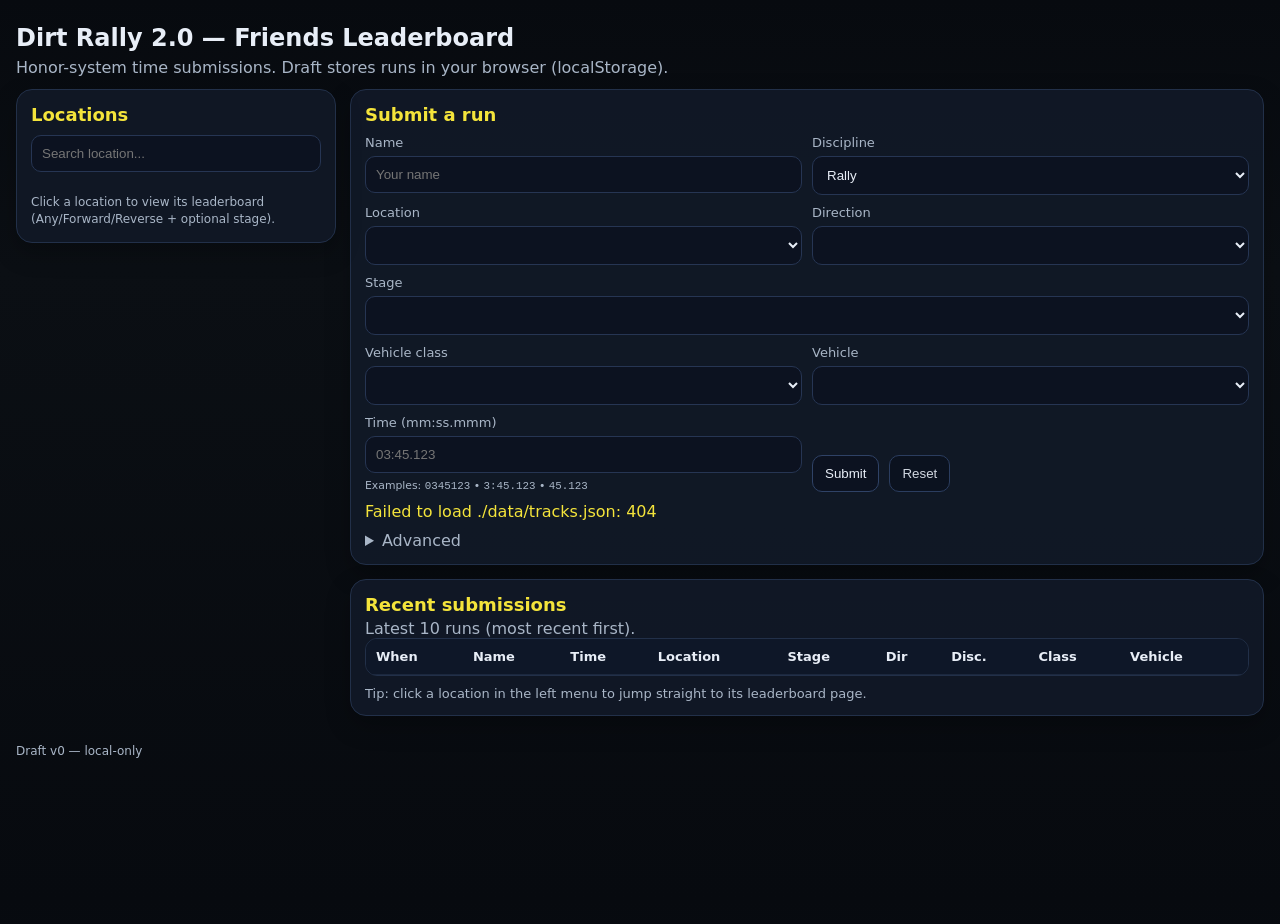
==== index.html @ ad367929 "Setup" ====
<!doctype html>
<html lang="en">
<head>
  <meta charset="utf-8" />
  <meta name="viewport" content="width=device-width,initial-scale=1" />
  <title>Dirt Rally 2.0 — Friends Leaderboard</title>
  <link rel="stylesheet" href="./styles.css" />
</head>
<body class="home">
  <header class="header">
    <h1>Dirt Rally 2.0 — Friends Leaderboard</h1>
    <p class="sub">Honor-system time submissions. Draft stores runs in your browser (localStorage).</p>
  </header>

  <main class="layout">
    <!-- Persistent sidebar -->
    <aside class="side card sidecard">
      <h2>Locations</h2>
      <input id="navSearch" class="quickSearch" type="text" placeholder="Search location..." autocomplete="off" />
      <div id="navLocations" class="quickLocations" aria-label="Locations"></div>
      <div class="quickHint">
        Click a location to view its leaderboard (Any/Forward/Reverse + optional stage).
      </div>
    </aside>

    <!-- Submission form (main page) -->
    <section class="card submitcard">
      <h2>Submit a run</h2>

      <div class="grid">
        <label>
          Name
          <input id="playerName" type="text" placeholder="Your name" autocomplete="off" />
        </label>

        <label>
          Discipline
          <select id="discipline">
            <option value="Rally">Rally</option>
            <option value="Rallycross">Rallycross</option>
          </select>
        </label>

        <label>
          Location
          <select id="location"></select>
        </label>

        <label>
          Direction
          <select id="direction"></select>
        </label>

        <label class="span2">
          Stage
          <select id="stage"></select>
        </label>

        <label>
          Vehicle class
          <select id="vehicleClass"></select>
        </label>

        <label>
          Vehicle
          <select id="vehicle"></select>
        </label>

        <label>
          Time (mm:ss.mmm)
          <input id="timeText" type="text" placeholder="03:45.123" inputmode="numeric" />
          <small>Examples: <code>0345123</code> • <code>3:45.123</code> • <code>45.123</code></small>
        </label>

        <div class="actions">
          <button id="submitRun" class="btn">Submit</button>
          <button id="resetForm" class="btn secondary" type="button">Reset</button>
        </div>

        <div id="msg" class="msg" aria-live="polite"></div>
      </div>

      <details class="details">
        <summary>Advanced</summary>
        <div class="advanced">
          <button id="exportRuns" class="btn secondary" type="button">Export runs (JSON)</button>
          <button id="importRuns" class="btn secondary" type="button">Import runs (JSON)</button>
          <button id="wipeRuns" class="btn danger" type="button">Wipe ALL local runs</button>
          <input id="importFile" type="file" accept="application/json" hidden />
        </div>
      </details>
    </section>

    <!-- Recent submissions -->
    <section class="card recentcard">
      <h2>Recent submissions</h2>
      <p class="sub" style="margin-top:-6px;">Latest 10 runs (most recent first).</p>

      <div class="tableWrap">
        <table class="table" id="recentTable">
          <thead>
            <tr>
              <th>When</th>
              <th>Name</th>
              <th>Time</th>
              <th>Location</th>
              <th>Stage</th>
              <th>Dir</th>
              <th>Disc.</th>
              <th>Class</th>
              <th>Vehicle</th>
              <th></th>
            </tr>
          </thead>
          <tbody></tbody>
        </table>
      </div>

      <p class="hint">
        Tip: click a location in the left menu to jump straight to its leaderboard page.
      </p>
    </section>
  </main>

  <footer class="footer">
    <span>Draft v0 — local-only</span>
  </footer>

  <script type="module" src="./app.js"></script>
</body>
</html>
---- styles.css ----
/* Dirt Leaderboard — clean draft */
:root{
  --card:#111826;
  --text:#e8eef7;
  --muted:#a9b6c7;
  --line:#223049;
  --accent:#f4e43b;
  --danger:#ff4d4d;
}
*{box-sizing:border-box}
html,body{height:100%}
body{
  margin:0;
  font-family:system-ui,-apple-system,Segoe UI,Roboto,Ubuntu,"Helvetica Neue",Arial;
  background:linear-gradient(180deg,#070a0f,#0b0f14 30%,#070a0f);
  color:var(--text);
}
.header{
  max-width:1400px;
  margin:24px auto 12px;
  padding:0 16px;
}
.headerRow{
  display:flex;
  align-items:flex-start;
  justify-content:space-between;
  gap:12px;
}
h1{margin:0 0 6px;font-size:24px}
.sub{margin:0;color:var(--muted)}
.layout{
  max-width:1400px;
  margin:0 auto;
  padding:0 16px 28px;
  display:grid;
  grid-template-columns: 1fr;
  gap:14px;
}
@media (min-width: 1180px){
  .layout{
    grid-template-columns: 320px 1fr 1.3fr;
    align-items:start;
  }
  body.location .layout{
    grid-template-columns: 320px 1fr;
  }
}
.card{
  background:rgba(17,24,38,.96);
  border:1px solid var(--line);
  border-radius:16px;
  padding:14px;
  box-shadow: 0 10px 24px rgba(0,0,0,.25);
}
.card h2{
  margin:0 0 10px;
  font-size:18px;
  color:var(--accent);
}
.sidecard{
  position:sticky;
  top:14px;
  max-height: calc(100vh - 28px);
  overflow:auto;
}
@media (max-width: 1179px){
  .sidecard{ position:relative; max-height:none; }
}
.grid{
  display:grid;
  grid-template-columns: 1fr;
  gap:10px;
}
@media (min-width: 640px){
  .grid{grid-template-columns: 1fr 1fr;}
  .span2{grid-column: span 2;}
}
label{
  display:flex;
  flex-direction:column;
  gap:6px;
  font-size:13px;
  color:var(--muted);
}
input,select{
  background:#0c1220;
  border:1px solid #263553;
  color:var(--text);
  padding:10px 10px;
  border-radius:10px;
  outline:none;
}
input:focus,select:focus{border-color:var(--accent)}
small{color:var(--muted)}
.actions{
  display:flex;
  gap:10px;
  align-items:end;
}
.btn{
  padding:10px 12px;
  border-radius:10px;
  border:1px solid #2f4266;
  background:#0c1220;
  color:var(--text);
  cursor:pointer;
  text-decoration:none;
  display:inline-flex;
  align-items:center;
  justify-content:center;
}
.btn:hover{border-color:var(--accent)}
.btn.secondary{opacity:.9}
.btn.danger{border-color:#5a1f1f;background:#1a0b0b}
.msg{grid-column:1 / -1; min-height:18px; color:var(--accent)}
.details{margin-top:10px}
.details summary{cursor:pointer;color:var(--muted)}
.advanced{margin-top:10px; display:flex; gap:10px; flex-wrap:wrap}

/* Sidebar list */
.quickSearch{width:100%; margin-bottom:10px;}
.quickLocations{display:flex; flex-direction:column; gap:6px; margin-bottom:12px;}
.quickLocBtn{
  text-align:left;
  width:100%;
  padding:10px 10px;
  border-radius:10px;
  border:1px solid #2f4266;
  background:#0c1220;
  color:var(--text);
  text-decoration:none;
}
.quickLocBtn:hover{border-color: var(--accent);}
.quickLocBtn.active{
  border-color: var(--accent);
  box-shadow: 0 0 0 2px rgba(244,228,59,.12) inset;
}
.quickHint{margin-top:10px; color:var(--muted); font-size:12px; line-height:1.4;}

/* Direction chips */
.quickStagesHeader{display:flex; align-items:center; justify-content:space-between; gap:8px; margin:6px 0 8px;}
.quickStagesTitle{color:var(--muted); font-size:13px;}
.quickDirToggle{display:flex; gap:6px;}
.chip{
  padding:6px 10px;
  border-radius:999px;
  border:1px solid #2f4266;
  background:#0c1220;
  color:var(--text);
  cursor:pointer;
  font-size:12px;
}
.chip.active{border-color: var(--accent);}

/* Filters row */
.filters{display:flex; gap:10px; align-items:end; flex-wrap:wrap; margin-bottom:10px;}

/* Tables */
.tableWrap{overflow:auto; border:1px solid var(--line); border-radius:12px}
.table{width:100%; border-collapse:collapse; min-width: 900px;}
.table th,.table td{padding:10px 10px; border-bottom:1px solid rgba(34,48,73,.7); font-size:13px; white-space:nowrap;}
.table th{position:sticky; top:0; background:#0e1728; z-index:1; text-align:left}
.table tr:hover td{background: rgba(244,228,59,.05)}
.hint{color:var(--muted); margin:10px 0 0; font-size:13px}
.footer{max-width:1400px; margin:0 auto; padding:0 16px 22px; color:var(--muted); font-size:12px}


/* Location filter grouping */
.filterGroup{
  display:flex;
  flex-direction:column;
  gap:6px;
}
.filterLabel{
  font-size:13px;
  color:var(--muted);
}
.stagePick{
  min-width: 260px;
}


/* Home page: stack Submit (top) and Recent (below) across the right side */
body.home .layout{
  grid-template-areas:
    "side submit submit"
    "side recent recent";
}
body.home .sidecard{ grid-area: side; }
body.home .submitcard{ grid-area: submit; }
body.home .recentcard{ grid-area: recent; }

/* On smaller screens, fall back to normal single-column flow */
@media (max-width: 1179px){
  body.home .layout{
    grid-template-areas:
      "side"
      "submit"
      "recent";
  }
}


/* Auth subcard */
[hidden]{display:none !important;}
.subcard{
  border:1px solid var(--line);
  border-radius:14px;
  padding:14px;
  margin:12px 0 16px;
  background:rgba(8,12,18,0.35);
}
.subcard h3{
  margin:0 0 10px;
  color:var(--accent);
  font-size:16px;
}
.row{
  display:flex;
  gap:10px;
  align-items:center;
  flex-wrap:wrap;
}
.status{
  color:var(--muted);
  font-size:13px;
}
.small{font-size:13px;}
.authgrid{
  grid-template-columns: 1fr 1fr;
}
@media (max-width: 980px){
  .authgrid{grid-template-columns: 1fr;}
}
.profileSetup{
  margin-top:10px;
  padding-top:10px;
  border-top:1px solid var(--line);
}


/* Sidebar helpers */
.btn.full{width:100%}
.sideSpacer{height:12px}
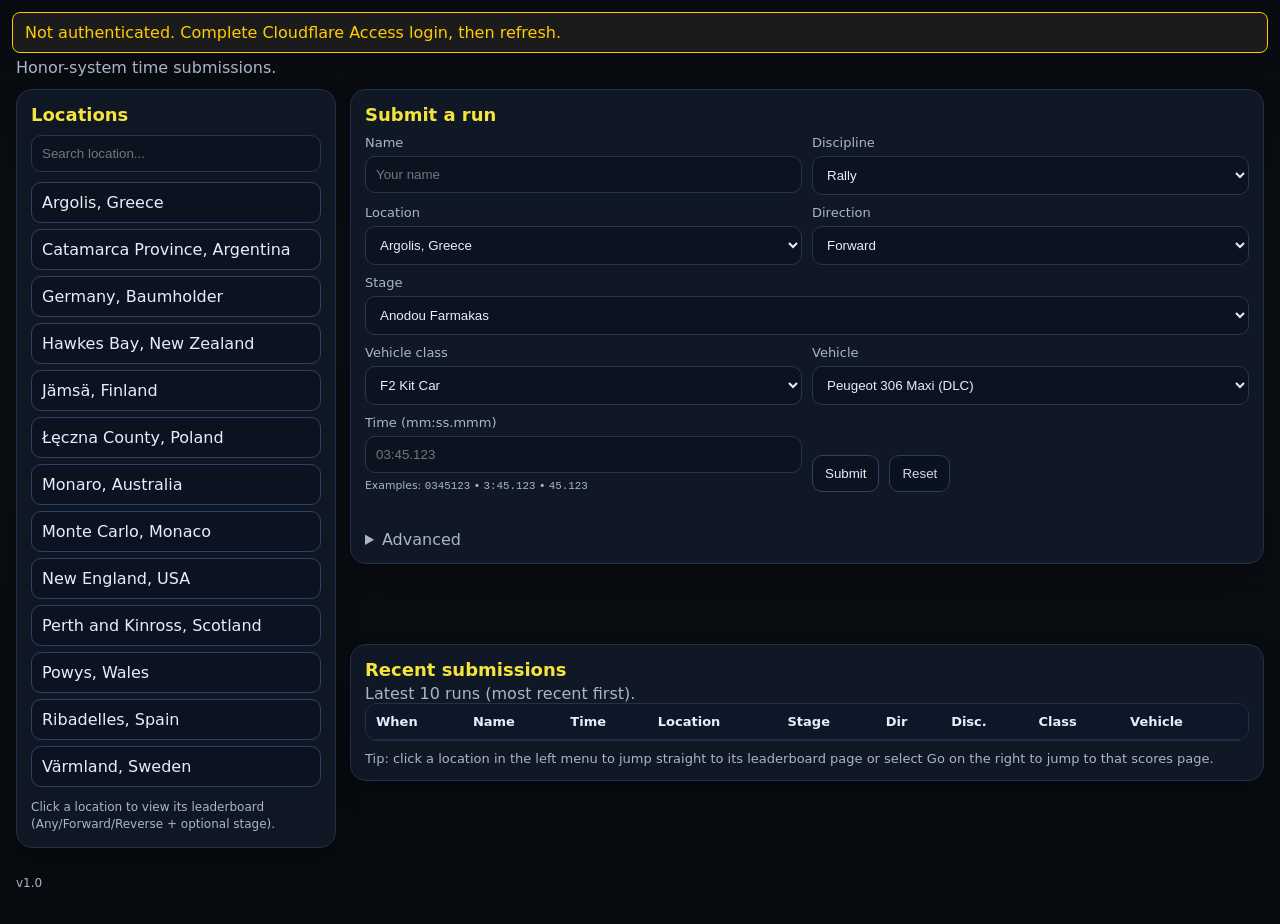
==== commit 957134d0: "Update index.html" ====
--- a/index.html
+++ b/index.html
@@ -9,7 +9,7 @@
 <body class="home">
   <header class="header">
     <h1>Dirt Rally 2.0 — Friends Leaderboard</h1>
-    <p class="sub">Honor-system time submissions. Draft stores runs in your browser (localStorage).</p>
+    <p class="sub">Honor-system time submissions.</p>
   </header>
 
   <main class="layout">
@@ -117,13 +117,13 @@
       </div>
 
       <p class="hint">
-        Tip: click a location in the left menu to jump straight to its leaderboard page.
+        Tip: click a location in the left menu to jump straight to its leaderboard page or select Go on the right to jump to that scores page.
       </p>
     </section>
   </main>
 
   <footer class="footer">
-    <span>Draft v0 — local-only</span>
+    <span>v1.0</span>
   </footer>
 
   <script type="module" src="./app.js"></script>
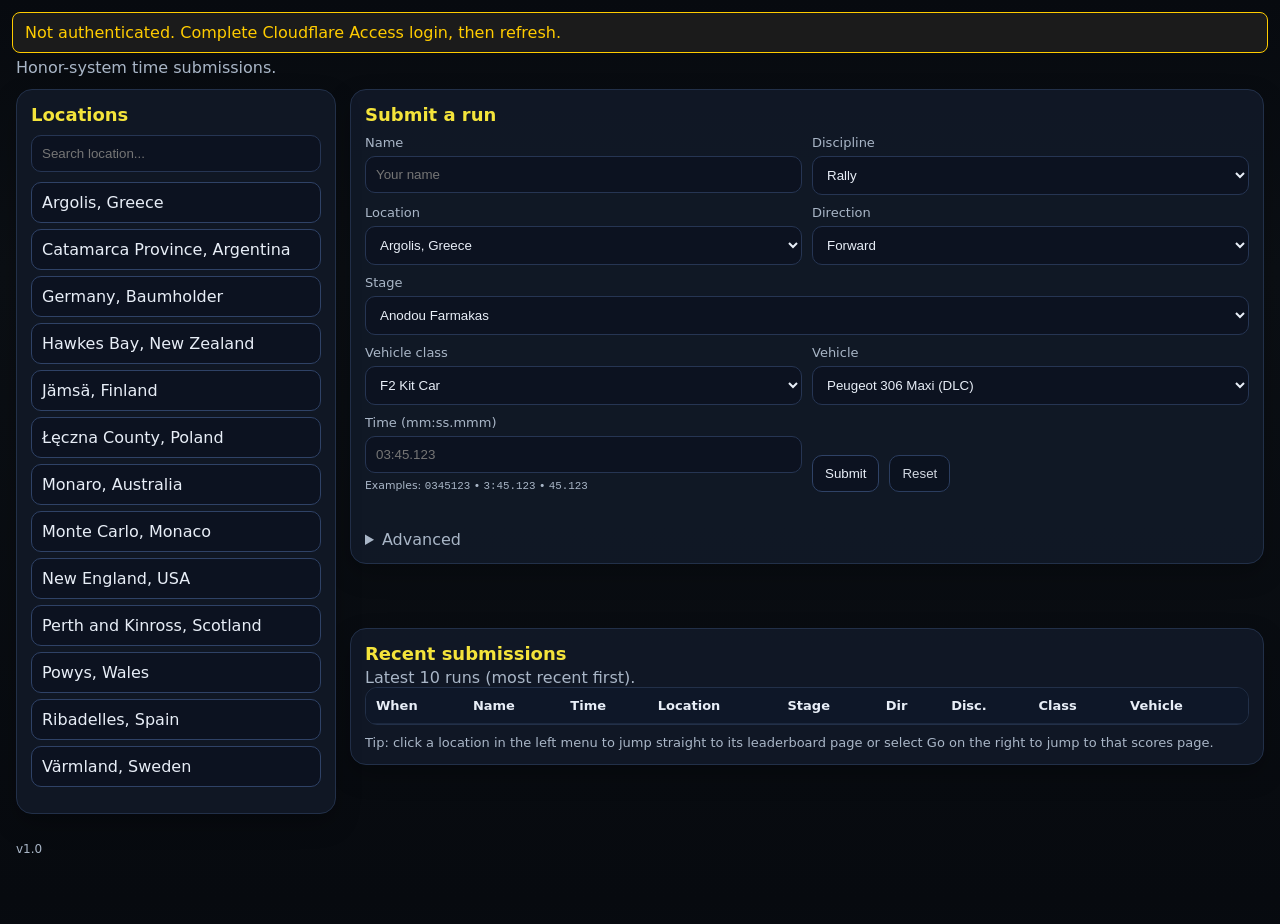
==== commit cbfdfcac: "Update index.html" ====
--- a/index.html
+++ b/index.html
@@ -3,12 +3,12 @@
 <head>
   <meta charset="utf-8" />
   <meta name="viewport" content="width=device-width,initial-scale=1" />
-  <title>Dirt Rally 2.0 — Friends Leaderboard</title>
+  <title>Dirt Rally 2.0 — Leaderboard</title>
   <link rel="stylesheet" href="./styles.css" />
 </head>
 <body class="home">
   <header class="header">
-    <h1>Dirt Rally 2.0 — Friends Leaderboard</h1>
+    <h1>Dirt Rally 2.0 — Leaderboard</h1>
     <p class="sub">Honor-system time submissions.</p>
   </header>
 
@@ -19,7 +19,7 @@
       <input id="navSearch" class="quickSearch" type="text" placeholder="Search location..." autocomplete="off" />
       <div id="navLocations" class="quickLocations" aria-label="Locations"></div>
       <div class="quickHint">
-        Click a location to view its leaderboard (Any/Forward/Reverse + optional stage).
+        
       </div>
     </aside>
 
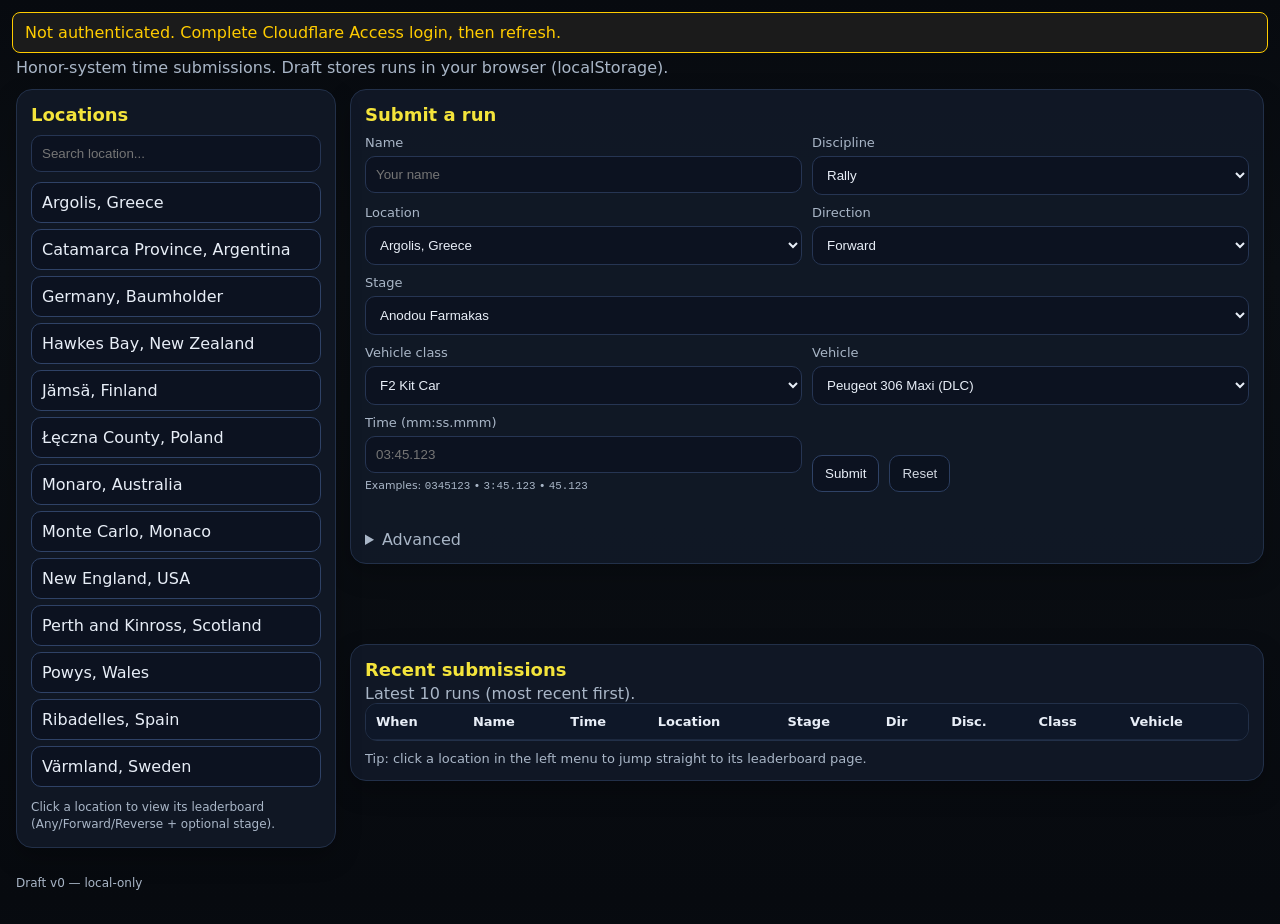
==== commit 59e003c1: "mobile tweak" ====
--- a/index.html
+++ b/index.html
@@ -3,23 +3,25 @@
 <head>
   <meta charset="utf-8" />
   <meta name="viewport" content="width=device-width,initial-scale=1" />
-  <title>Dirt Rally 2.0 — Leaderboard</title>
+  <title>Dirt Rally 2.0 — Friends Leaderboard</title>
   <link rel="stylesheet" href="./styles.css" />
 </head>
 <body class="home">
   <header class="header">
-    <h1>Dirt Rally 2.0 — Leaderboard</h1>
-    <p class="sub">Honor-system time submissions.</p>
+    <h1>Dirt Rally 2.0 — Friends Leaderboard</h1>
+    <p class="sub">Honor-system time submissions. Draft stores runs in your browser (localStorage).</p>
   </header>
 
-  <main class="layout">
+  <div id="mobileOverlay" class="mobileOverlay" hidden></div>
+<button id="sidebarHandle" class="sidebarHandle" type="button" aria-label="Toggle locations"></button>
+<main class="layout">
     <!-- Persistent sidebar -->
-    <aside class="side card sidecard">
+    <aside id="locationsPanel" class="side card sidecard">
       <h2>Locations</h2>
       <input id="navSearch" class="quickSearch" type="text" placeholder="Search location..." autocomplete="off" />
       <div id="navLocations" class="quickLocations" aria-label="Locations"></div>
       <div class="quickHint">
-        
+        Click a location to view its leaderboard (Any/Forward/Reverse + optional stage).
       </div>
     </aside>
 
@@ -117,15 +119,16 @@
       </div>
 
       <p class="hint">
-        Tip: click a location in the left menu to jump straight to its leaderboard page or select Go on the right to jump to that scores page.
+        Tip: click a location in the left menu to jump straight to its leaderboard page.
       </p>
     </section>
   </main>
 
   <footer class="footer">
-    <span>v1.0</span>
+    <span>Draft v0 — local-only</span>
   </footer>
 
-  <script type="module" src="./app.js"></script>
+  <script type="module" src="./mobile.js"></script>
+<script type="module" src="./app.js"></script>
 </body>
 </html>
--- a/styles.css
+++ b/styles.css
@@ -242,3 +242,133 @@
 /* Sidebar helpers */
 .btn.full{width:100%}
 .sideSpacer{height:12px}
+
+/* =========================================================
+   MOBILE ONLY (<= 900px)
+   - Locations becomes a slide-out drawer with a centered handle
+   - Desktop is unaffected (all rules are inside media query)
+   ========================================================= */
+
+.mobileOverlay{ display:none; }
+.sidebarHandle{ display:none; }
+
+@media (max-width: 900px){
+  input, select, textarea, button{ font-size:16px; }
+
+  body{ padding: 14px; }
+  .container, .main, .grid, .content, .cards, .page{ width: 100%; }
+
+  .grid{ display: grid; grid-template-columns: 1fr !important; gap: 14px; }
+  .row{ display:block !important; }
+  .col, .card{ width: 100% !important; max-width: 100% !important; }
+
+  input, select, textarea{ width: 100% !important; max-width: 100% !important; }
+
+  .tableWrap{ overflow-x: auto; }
+  table{ min-width: 760px; }
+
+  .mobileOverlay{
+    position: fixed;
+    inset: 0;
+    background: rgba(0,0,0,.55);
+    z-index: 40;
+  }
+  body.sidebar-open #mobileOverlay{ display:block; }
+  body:not(.sidebar-open) #mobileOverlay{ display:none; }
+
+  #locationsPanel{
+    position: fixed !important;
+    top: 50dvh;
+    left: 0;
+    height: min(92dvh, 720px);
+    width: min(86vw, 360px);
+    z-index: 50;
+
+    transform: translate3d(-110%, -50%, 0);
+    transition: transform 160ms ease;
+
+    overflow: auto;
+    -webkit-overflow-scrolling: touch;
+
+    border-radius: 0 14px 14px 0;
+    background: rgba(12,18,30,.98) !important;
+    backdrop-filter: none !important;
+  }
+  body.sidebar-open #locationsPanel{
+    transform: translate3d(0, -50%, 0);
+  }
+
+  .sidebarHandle{
+    display: inline-flex;
+    align-items: center;
+    justify-content: center;
+
+    position: fixed;
+    top: 50dvh;
+    left: 0;
+    transform: translateY(-50%);
+
+    z-index: 60;
+    width: 40px;
+    height: 64px;
+
+    border: 1px solid var(--line);
+    border-left: none;
+    background: rgba(17,24,38,.92);
+    color: var(--text);
+    border-radius: 0 12px 12px 0;
+    cursor: pointer;
+    box-shadow: 0 6px 22px rgba(0,0,0,.35);
+  }
+  .sidebarHandle::after{
+    content: "›";
+    font-size: 28px;
+    line-height: 1;
+    opacity: .95;
+  }
+
+  body.sidebar-open .sidebarHandle{
+    left: min(86vw, 360px);
+  }
+  body.sidebar-open .sidebarHandle::after{ content:"‹"; }
+
+  /* Prevent filter controls forcing horizontal overflow */
+  .stagePick{ min-width: 0 !important; width: 100% !important; }
+  .filters label{ min-width: 0; width: 100%; }
+  .filters{ gap: 12px; }
+  .quickDirToggle{ flex-wrap: wrap; }
+
+  /* Make tables less overwhelming on mobile: hide low-value columns */
+  .table{ min-width: 0 !important; }
+  .table th, .table td{ padding: 8px 8px; font-size: 12px; }
+  .tableWrap{ border-radius: 12px; }
+
+  /* Recent submissions: show When / Name / Time / Go */
+  #recentTable th:nth-child(4),
+  #recentTable td:nth-child(4),
+  #recentTable th:nth-child(5),
+  #recentTable td:nth-child(5),
+  #recentTable th:nth-child(6),
+  #recentTable td:nth-child(6),
+  #recentTable th:nth-child(7),
+  #recentTable td:nth-child(7),
+  #recentTable th:nth-child(8),
+  #recentTable td:nth-child(8),
+  #recentTable th:nth-child(9),
+  #recentTable td:nth-child(9){
+    display:none;
+  }
+
+  /* Location leaderboard: show # / Name / Time / Stage / Dir / Delete */
+  #lbTable th:nth-child(6),
+  #lbTable td:nth-child(6),
+  #lbTable th:nth-child(7),
+  #lbTable td:nth-child(7),
+  #lbTable th:nth-child(8),
+  #lbTable td:nth-child(8),
+  #lbTable th:nth-child(9),
+  #lbTable td:nth-child(9){
+    display:none;
+  }
+
+}
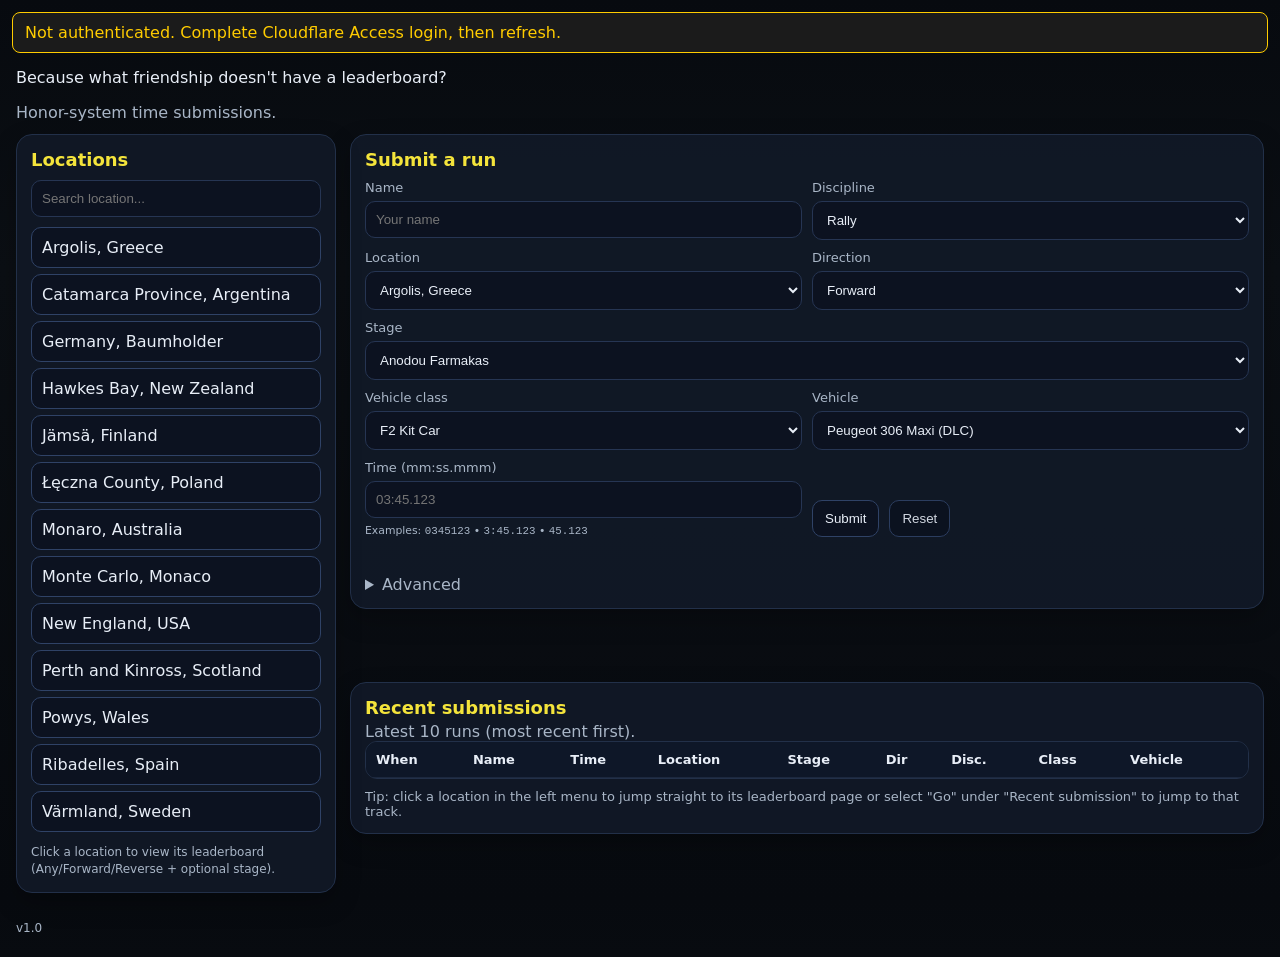
==== commit 7d0e693b: "Update index.html" ====
--- a/index.html
+++ b/index.html
@@ -3,13 +3,14 @@
 <head>
   <meta charset="utf-8" />
   <meta name="viewport" content="width=device-width,initial-scale=1" />
-  <title>Dirt Rally 2.0 — Friends Leaderboard</title>
+  <title>Dirt Rally 2.0 — Leaderboard</title>
   <link rel="stylesheet" href="./styles.css" />
 </head>
 <body class="home">
   <header class="header">
-    <h1>Dirt Rally 2.0 — Friends Leaderboard</h1>
-    <p class="sub">Honor-system time submissions. Draft stores runs in your browser (localStorage).</p>
+    <h1>Dirt Rally 2.0 — Friendly Leaderboard</h1>
+    <p class="subtitle">Because what friendship doesn't have a leaderboard?</p>
+    <p class="sub">Honor-system time submissions.</p>
   </header>
 
   <div id="mobileOverlay" class="mobileOverlay" hidden></div>
@@ -119,13 +120,13 @@
       </div>
 
       <p class="hint">
-        Tip: click a location in the left menu to jump straight to its leaderboard page.
+        Tip: click a location in the left menu to jump straight to its leaderboard page or select "Go" under "Recent submission" to jump to that track.
       </p>
     </section>
   </main>
 
   <footer class="footer">
-    <span>Draft v0 — local-only</span>
+    <span>v1.0</span>
   </footer>
 
   <script type="module" src="./mobile.js"></script>
